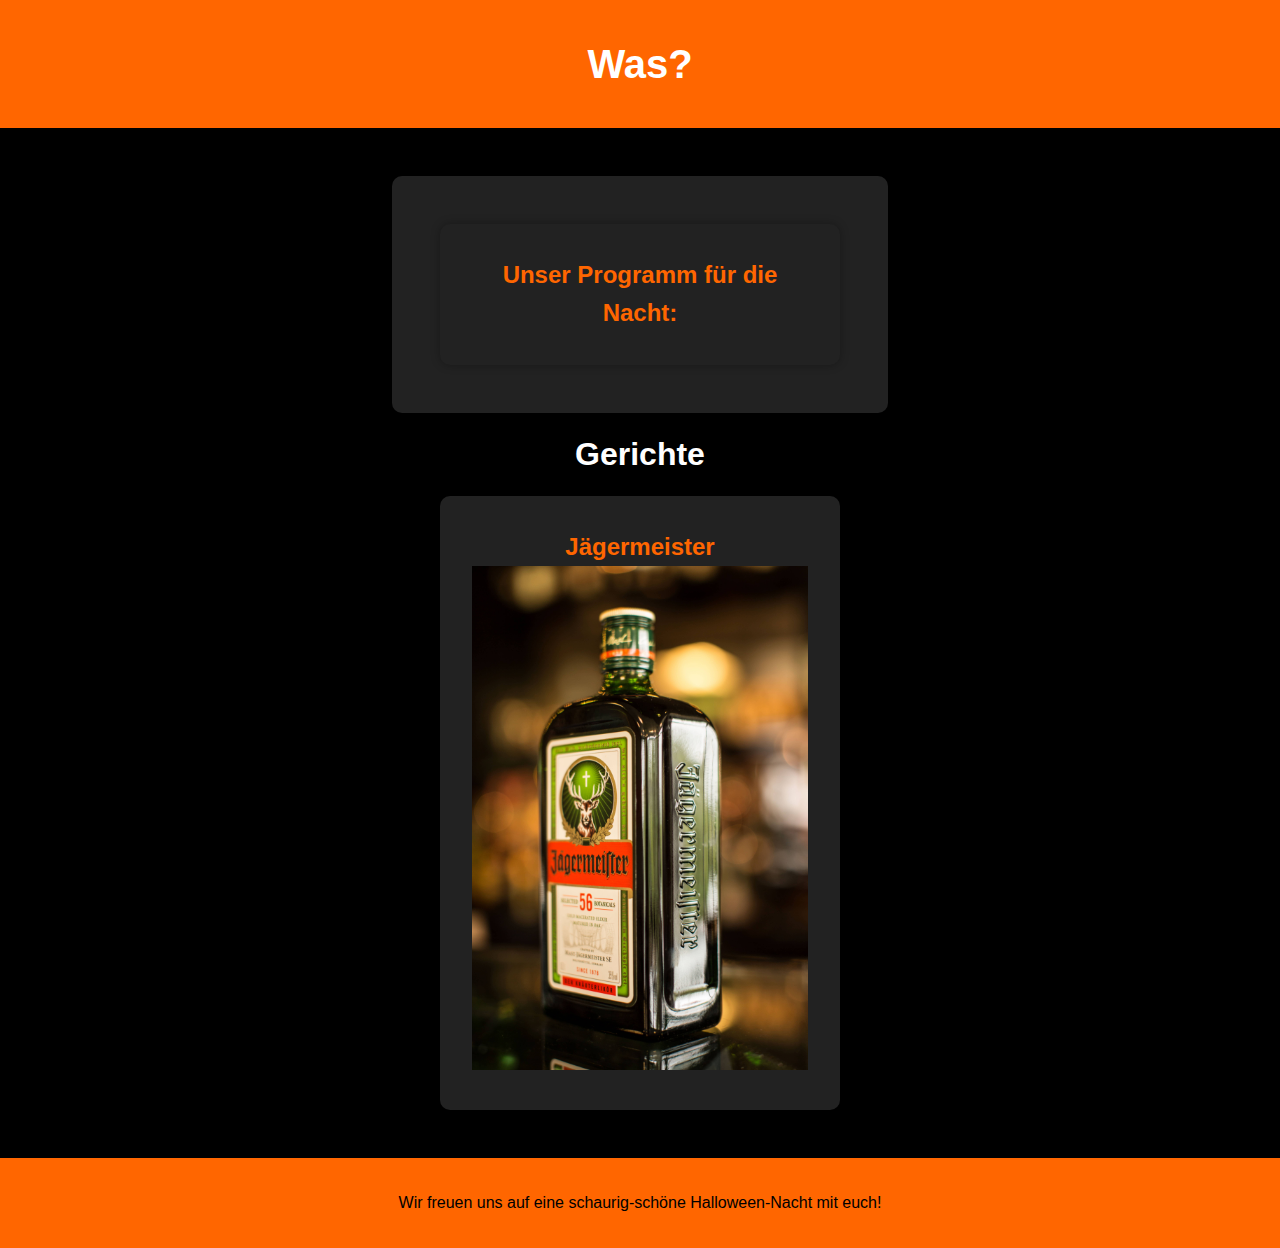
==== drinks.html @ 1275d963 "added drinks card" ====
<!DOCTYPE html>
<html lang="en">
<head>
    <meta charset="UTF-8">
    <meta name="viewport" content="width=device-width, initial-scale=1.0">
    <link rel="stylesheet" href="styles.css">
    <title>Halloween Party</title>
</head>
<body>
    <header>
        <h1>Was?</h1>
    </header>
    <div class="container">
        <section class="info">
            <div class="card">
                <h2>Unser Programm für die Nacht:</h2>
                
            </div>
        </section>
        <h1>Gerichte</h1>
        <section class="card">
            <h2>Jägermeister</h2>
            <ol>
                <li><img src="content/jager.jpeg" width="100%" alt=""></li>
            </ol>
        </section>
    </div>
    <footer>
        <p>Wir freuen uns auf eine schaurig-schöne Halloween-Nacht mit euch!</p>
    </footer>
</body>
</html>
---- styles.css ----
/* Reset CSS */
* {
    margin: 0;
    padding: 0;
    box-sizing: border-box;
}

/* Basic styling */
body {
    font-family: Arial, sans-serif;
    background-color: #000;
    color: #fff;
    line-height: 1.6;
    text-align: center;
}

header {
    padding: 2rem;
    background-color: #ff6600;
}

header h1 {
    font-size: 2.5rem;
}

.container {
    display: flex;
    flex-direction: column;
    align-items: center;
    justify-content: center;
    margin: 2rem;
}

.info, .how-it-works, .join {
    background-color: #222;
    color: #fff;
    padding: 2rem;
    margin: 1rem;
    border-radius: 10px;
    box-shadow: 0 0 10px rgba(0, 0, 0, 0.3);
}

.info p, .date p {
    margin-bottom: 1rem;
}

.card h2 {
    color: #ff6600;
}

.card ol {
    list-style-type: none;
    padding-left: 0;
}

.card {
    background-color: #222;
    color: #fff;
    padding: 2rem;
    margin: 1rem;
    border-radius: 10px;
    box-shadow: 0 0 10px rgba(0, 0, 0, 0.3);
    max-width: 400px;
}

.program h2, .how-it-works h2 {
    font-size: 1.5rem;
    color: #ff6600;
}

.program ul, .how-it-works ol {
    list-style-type: none;
    padding-left: 0;
}

.program li::before, .how-it-works li::before {
    content: "•";
    margin-right: 1rem;
}

.join a {
    display: inline-block;
    padding: 1rem 2rem;
    background-color: #ff6600;
    color: #000;
    text-decoration: none;
    border: 2px solid #ff6600;
    border-radius: 5px;
    font-weight: bold;
    transition: background-color 0.3s, color 0.3s;
}

.join a:hover {
    background-color: #000;
    color: #ff6600;
}

footer {
    padding: 2rem;
    background-color: #ff6600;
    color: #000;
}
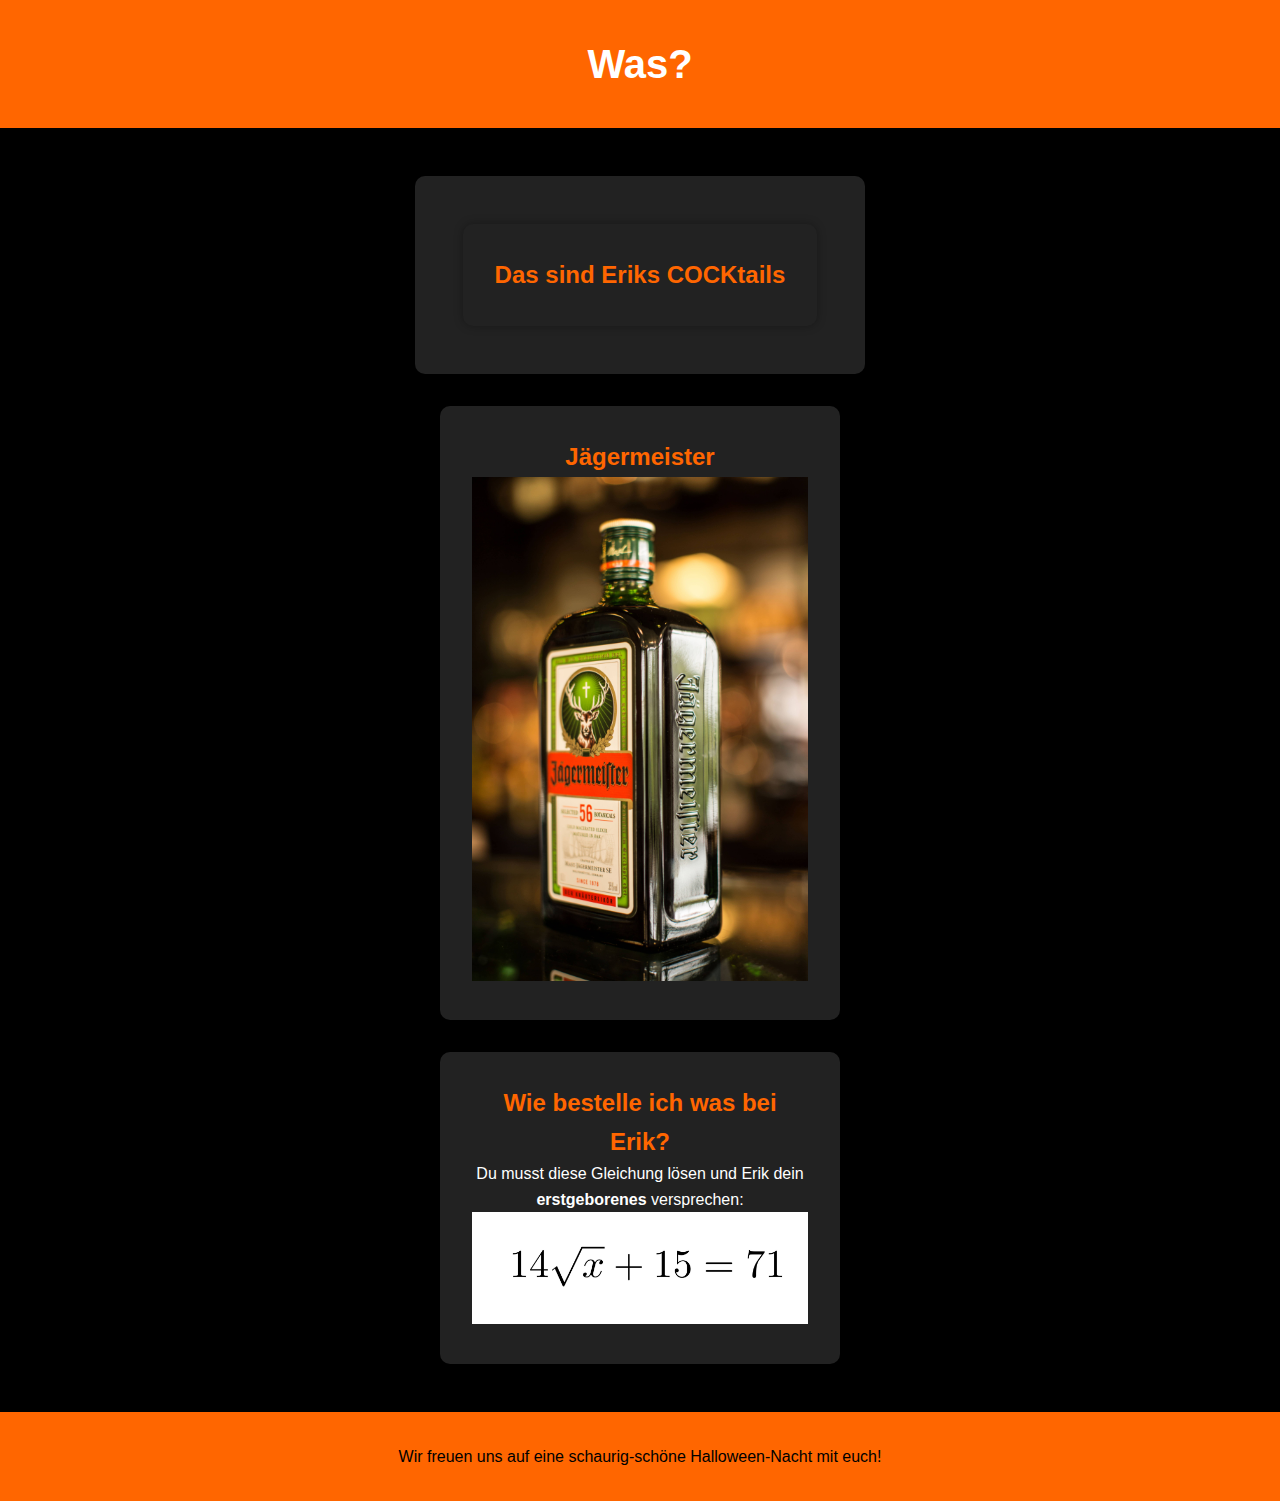
==== commit 90970067: "added eriks order details" ====
--- a/drinks.html
+++ b/drinks.html
@@ -13,15 +13,21 @@
     <div class="container">
         <section class="info">
             <div class="card">
-                <h2>Unser Programm für die Nacht:</h2>
+                <h2>Das sind Eriks COCKtails</h2>
                 
             </div>
         </section>
-        <h1>Gerichte</h1>
         <section class="card">
             <h2>Jägermeister</h2>
             <ol>
                 <li><img src="content/jager.jpeg" width="100%" alt=""></li>
+            </ol>
+        </section>
+        <section class="card">
+            <h2>Wie bestelle ich was bei Erik?</h2>
+            <ol>
+                <li>Du musst diese Gleichung lösen und Erik dein<b> erstgeborenes </b>versprechen:</li>
+                <li><img src="content/gleichung.jpg" alt="eine gleichung" width="100%"></li>
             </ol>
         </section>
     </div>
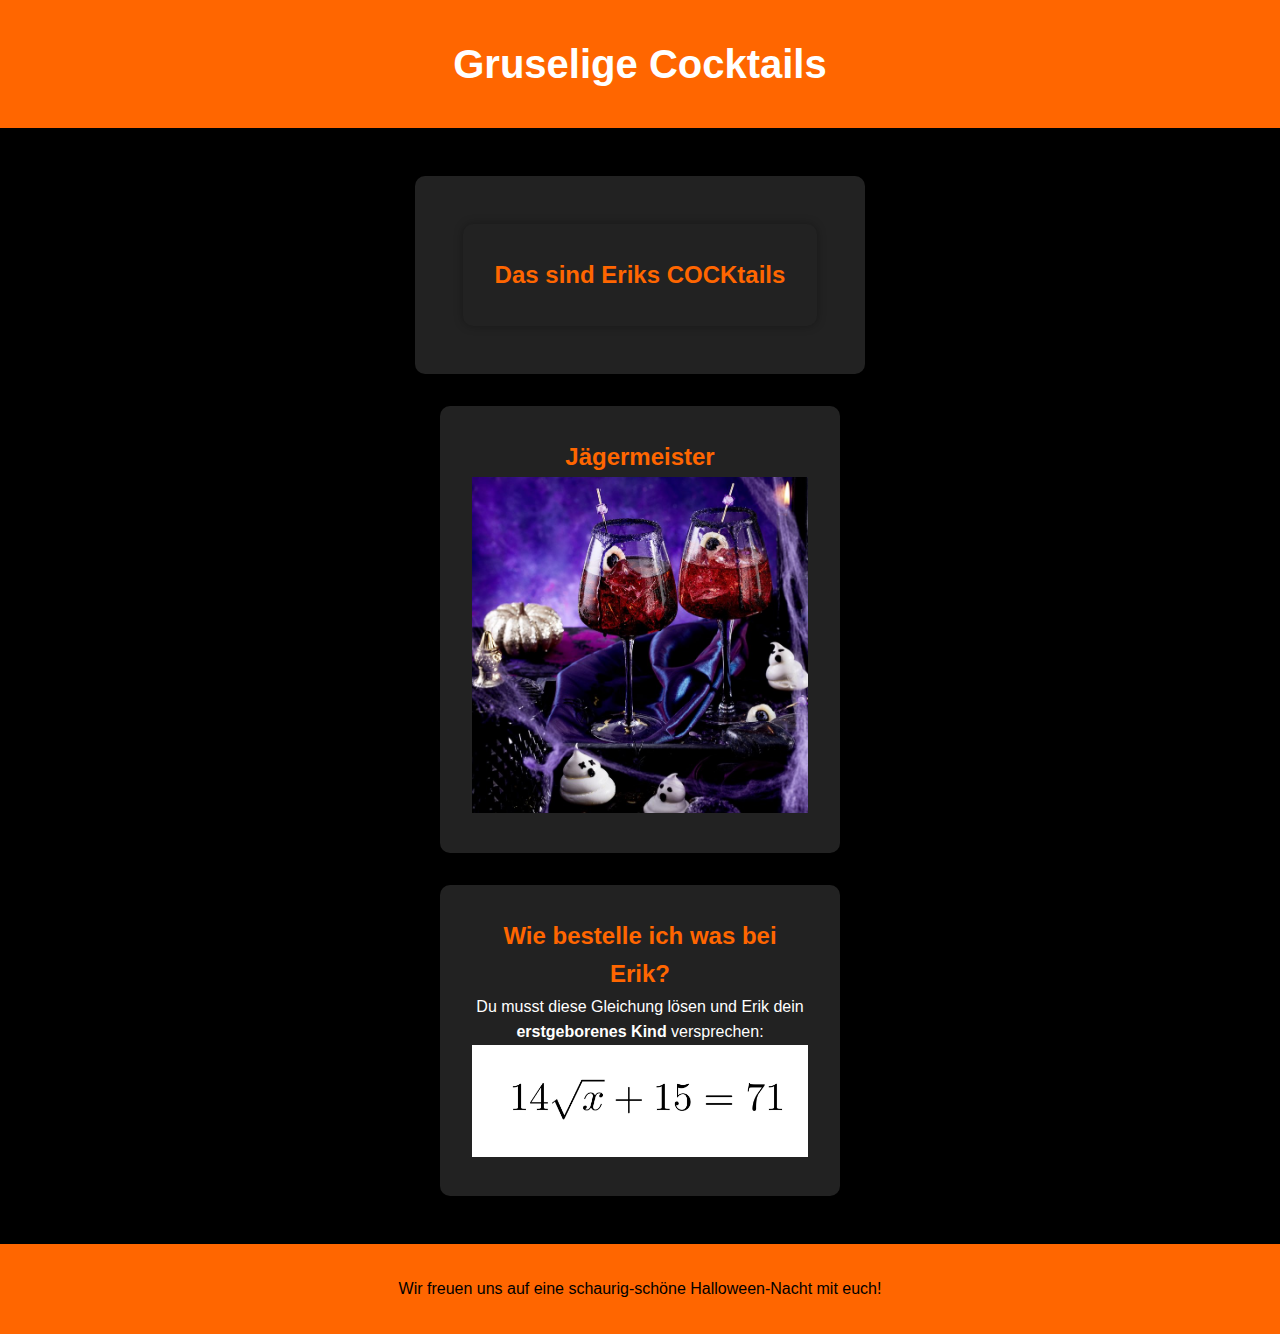
==== commit 7d73c5be: "changed picture of drink" ====
--- a/drinks.html
+++ b/drinks.html
@@ -8,7 +8,7 @@
 </head>
 <body>
     <header>
-        <h1>Was?</h1>
+        <h1>Gruselige Cocktails</h1>
     </header>
     <div class="container">
         <section class="info">
@@ -20,13 +20,13 @@
         <section class="card">
             <h2>Jägermeister</h2>
             <ol>
-                <li><img src="content/jager.jpeg" width="100%" alt=""></li>
+                <li><img src="content/cocktail1.jpg" width="100%" alt=""></li>
             </ol>
         </section>
         <section class="card">
             <h2>Wie bestelle ich was bei Erik?</h2>
             <ol>
-                <li>Du musst diese Gleichung lösen und Erik dein<b> erstgeborenes </b>versprechen:</li>
+                <li>Du musst diese Gleichung lösen und Erik dein<b> erstgeborenes Kind </b>versprechen:</li>
                 <li><img src="content/gleichung.jpg" alt="eine gleichung" width="100%"></li>
             </ol>
         </section>
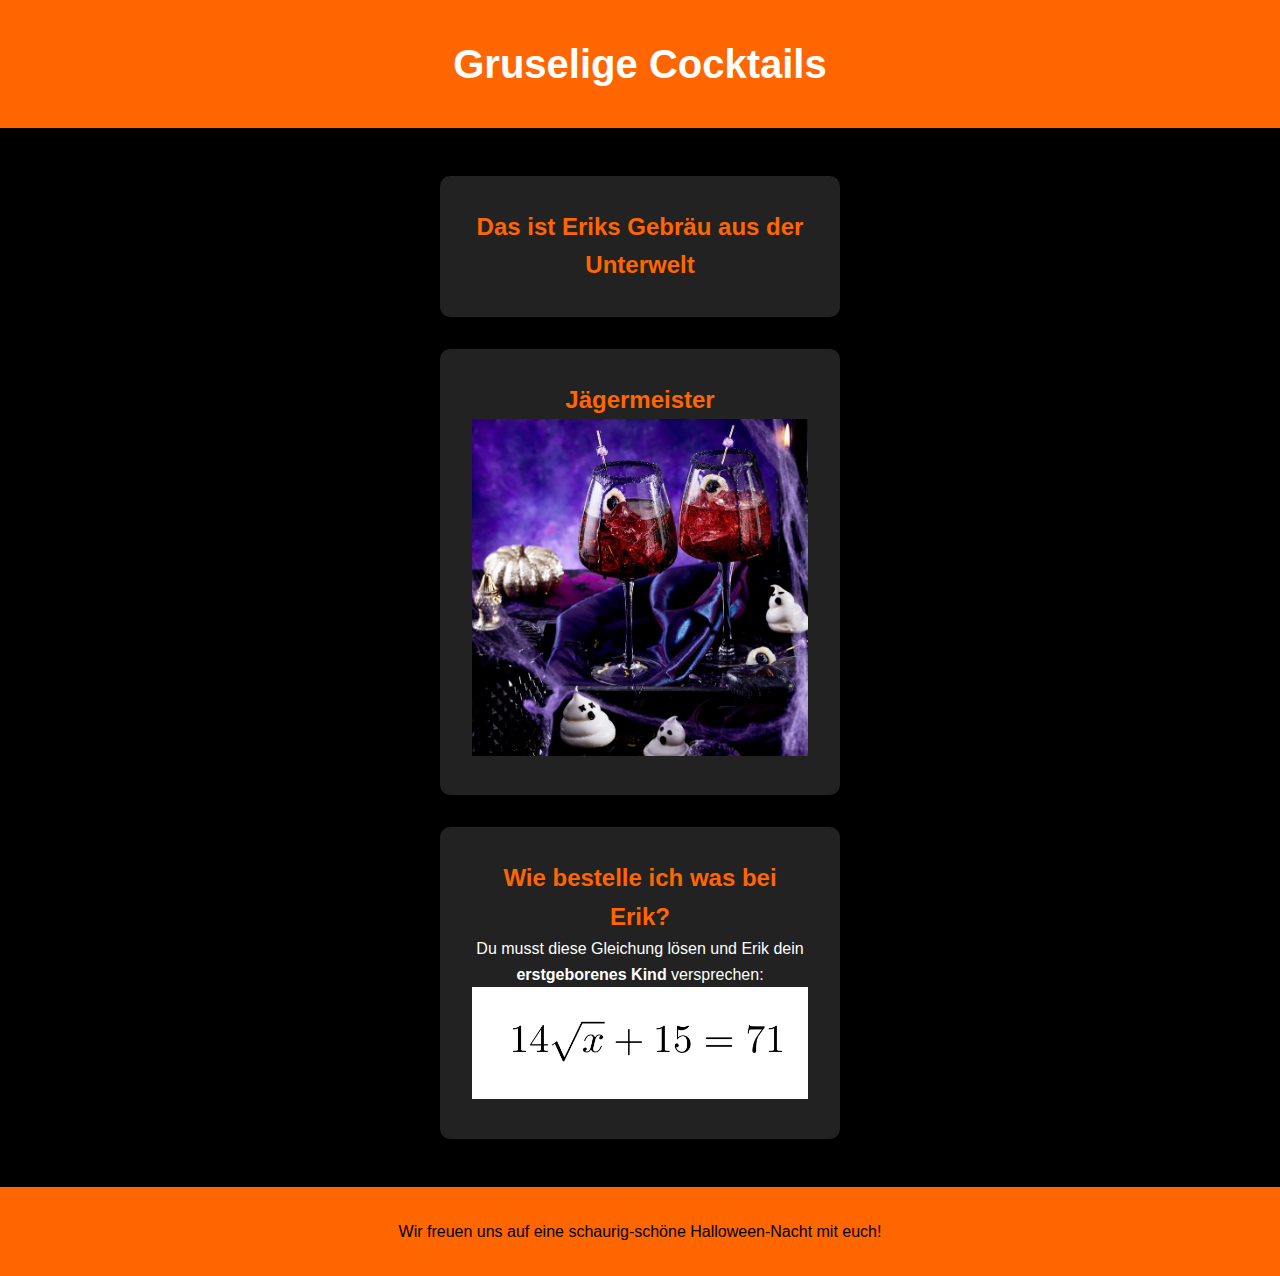
==== commit ff96f298: "changed tilte of eriks cocktails in drinks.html" ====
--- a/drinks.html
+++ b/drinks.html
@@ -11,12 +11,11 @@
         <h1>Gruselige Cocktails</h1>
     </header>
     <div class="container">
-        <section class="info">
-            <div class="card">
-                <h2>Das sind Eriks COCKtails</h2>
+        
+            <section class="card">
+                <h2>Das ist Eriks Gebräu aus der Unterwelt</h2>
                 
-            </div>
-        </section>
+            </section>
         <section class="card">
             <h2>Jägermeister</h2>
             <ol>
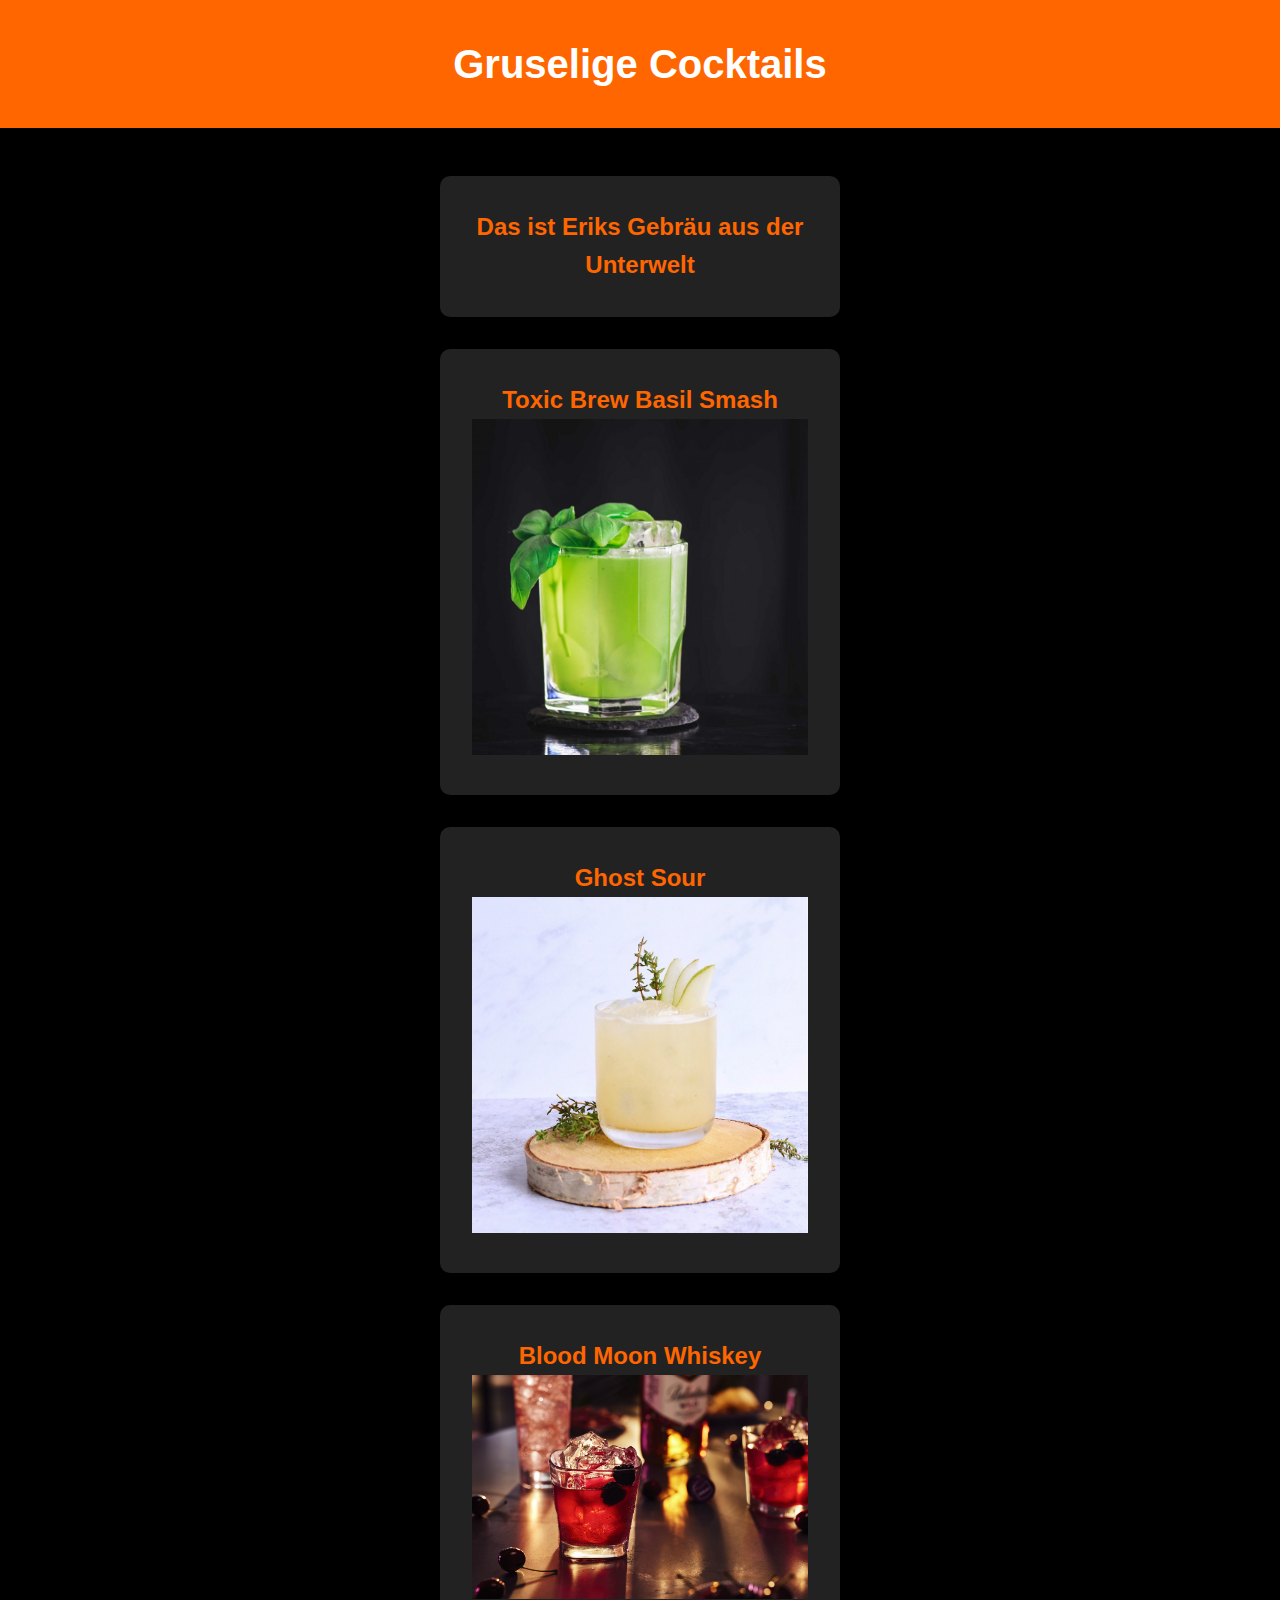
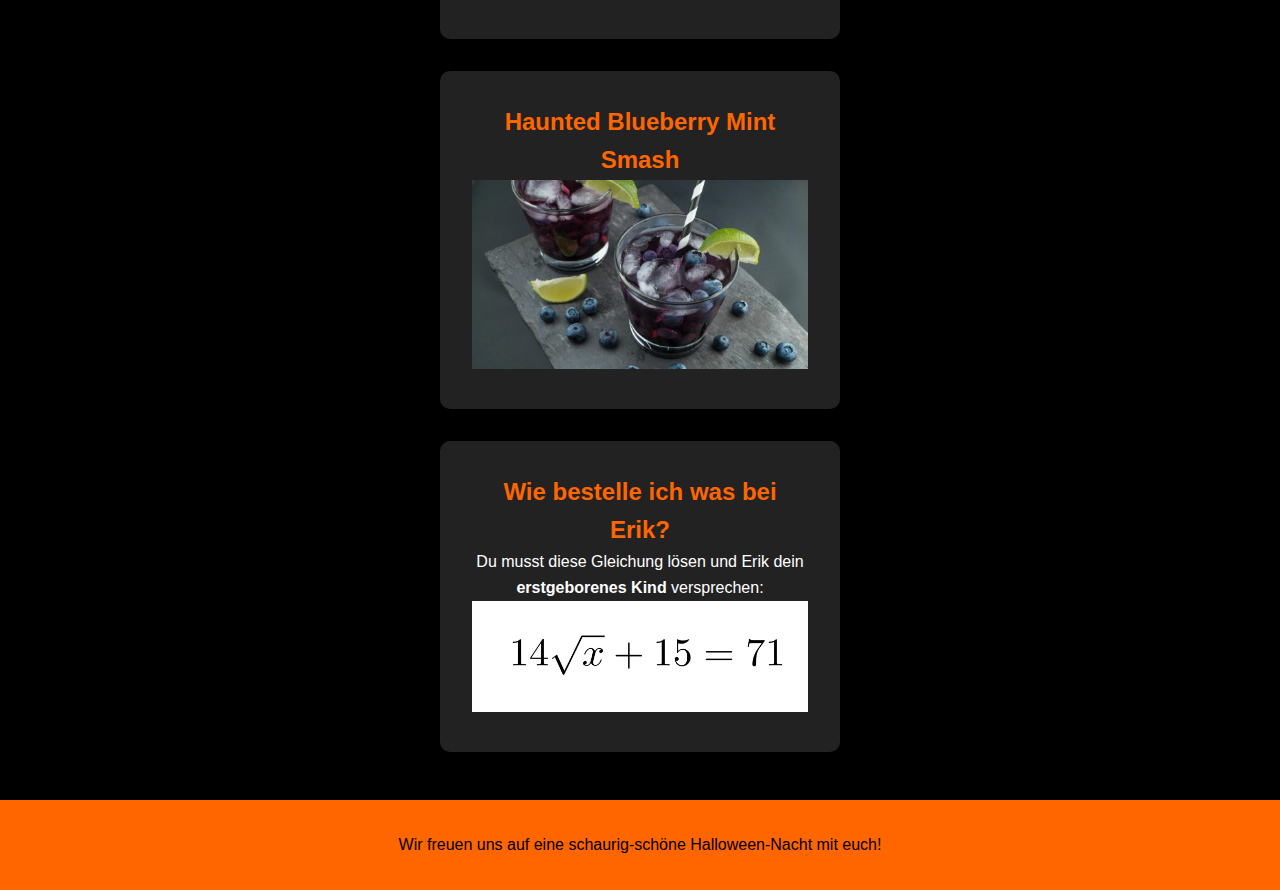
==== commit 777c06ab: "added the drinks with some names in drinks.html and added pictures of drinks" ====
--- a/drinks.html
+++ b/drinks.html
@@ -17,9 +17,27 @@
                 
             </section>
         <section class="card">
-            <h2>Jägermeister</h2>
+            <h2>Toxic Brew Basil Smash</h2>
             <ol>
-                <li><img src="content/cocktail1.jpg" width="100%" alt=""></li>
+                <li><img src="content/ginbasilsmash.jpg" width="100%" alt=""></li>
+            </ol>
+        </section>
+        <section class="card">
+            <h2>Ghost Sour</h2>
+            <ol>
+                <li><img src="content/ginsour.jpg" width="100%" alt=""></li>
+            </ol>
+        </section>
+        <section class="card">
+            <h2>Blood Moon Whiskey</h2>
+            <ol>
+                <li><img src="content/whiskysour.jpg" width="100%" alt=""></li>
+            </ol>
+        </section>
+        <section class="card">
+            <h2>Haunted Blueberry Mint Smash</h2>
+            <ol>
+                <li><img src="content/blueberry.jpg" width="100%" alt=""></li>
             </ol>
         </section>
         <section class="card">
@@ -35,3 +53,12 @@
     </footer>
 </body>
 </html>
+
+
+
+<!---
+    Gin Basil Smash: "Witch's Brew Basil Smash"
+    Gin Sour: "Ghostly Gin Sour"
+    Whiskey Sour: "Spooky Whiskey Sour" oder "Blood Moon Whiskey Sour"
+    Blueberry Mint Smash: "Haunted Blueberry Mint Smash"
+-->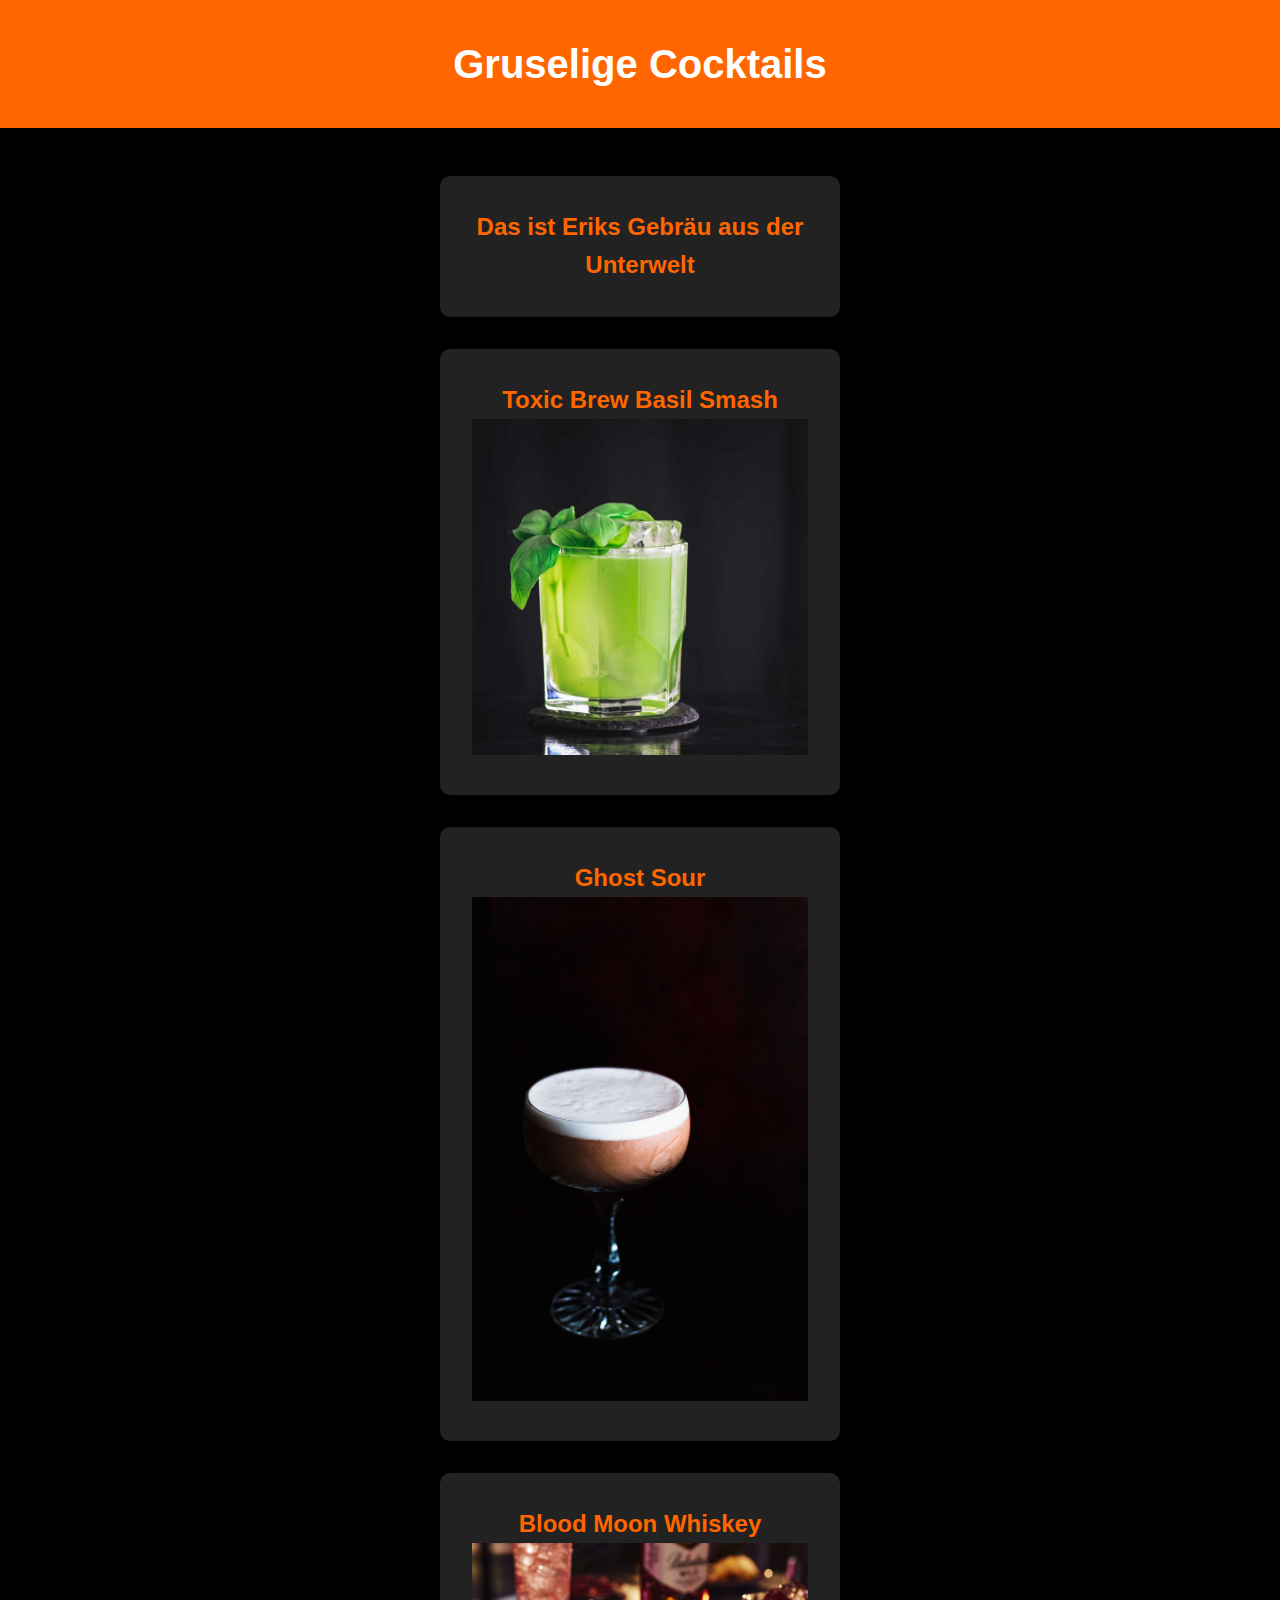
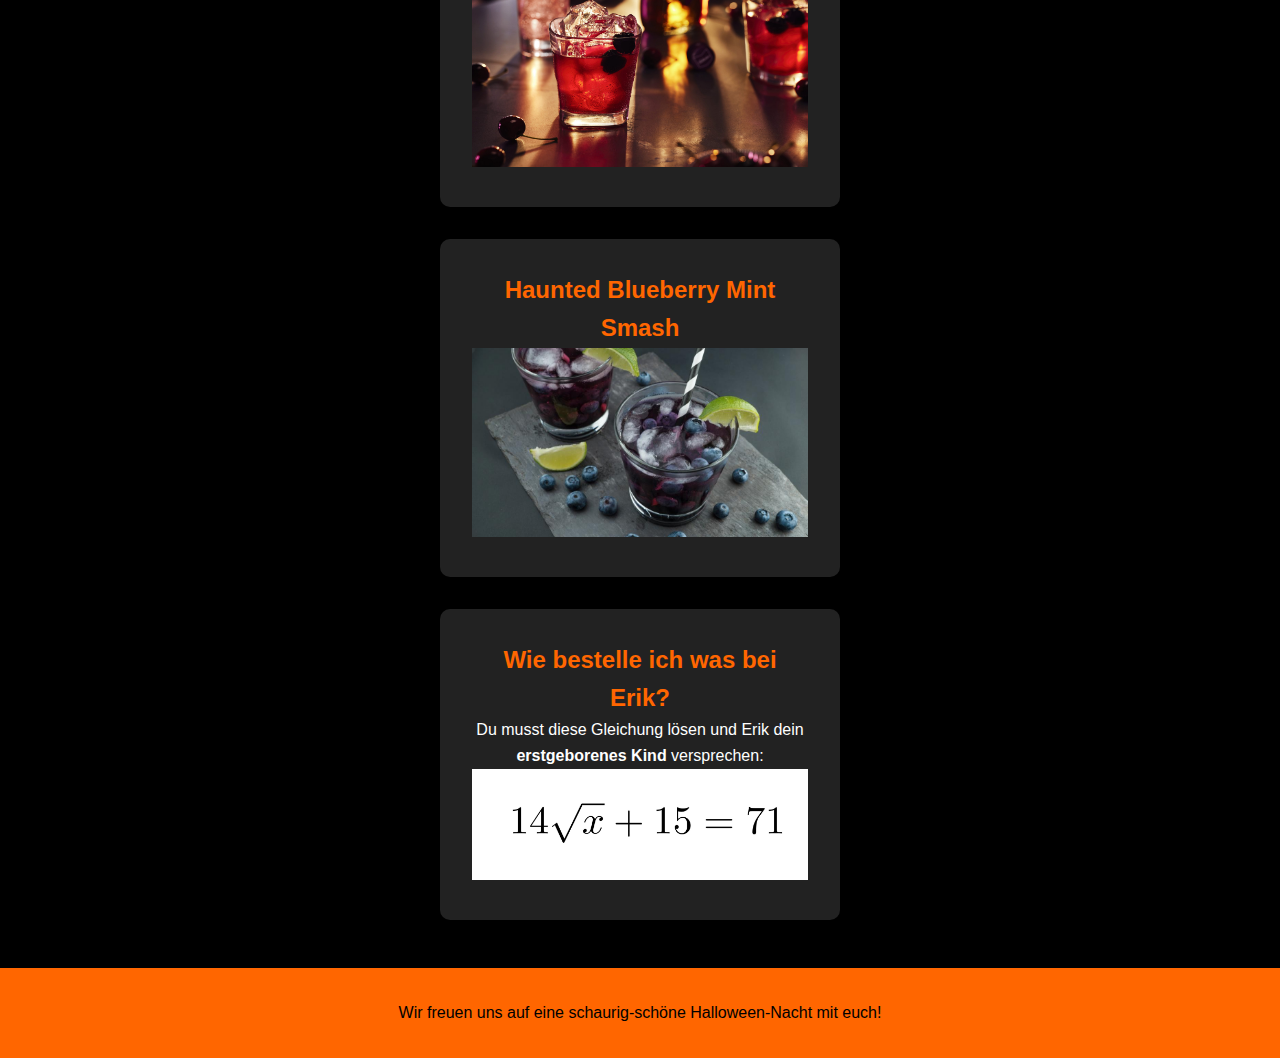
==== commit 2946e513: "changed the main index look and added a new picture to drinks.html" ====
--- a/drinks.html
+++ b/drinks.html
@@ -25,7 +25,7 @@
         <section class="card">
             <h2>Ghost Sour</h2>
             <ol>
-                <li><img src="content/ginsour.jpg" width="100%" alt=""></li>
+                <li><img src="content/ghostsour.jpg" width="100%" alt=""></li>
             </ol>
         </section>
         <section class="card">
--- a/styles.css
+++ b/styles.css
@@ -38,6 +38,8 @@
     margin: 1rem;
     border-radius: 10px;
     box-shadow: 0 0 10px rgba(0, 0, 0, 0.3);
+    width: 100%;
+    max-width: 400px;
 }
 
 .info p, .date p {
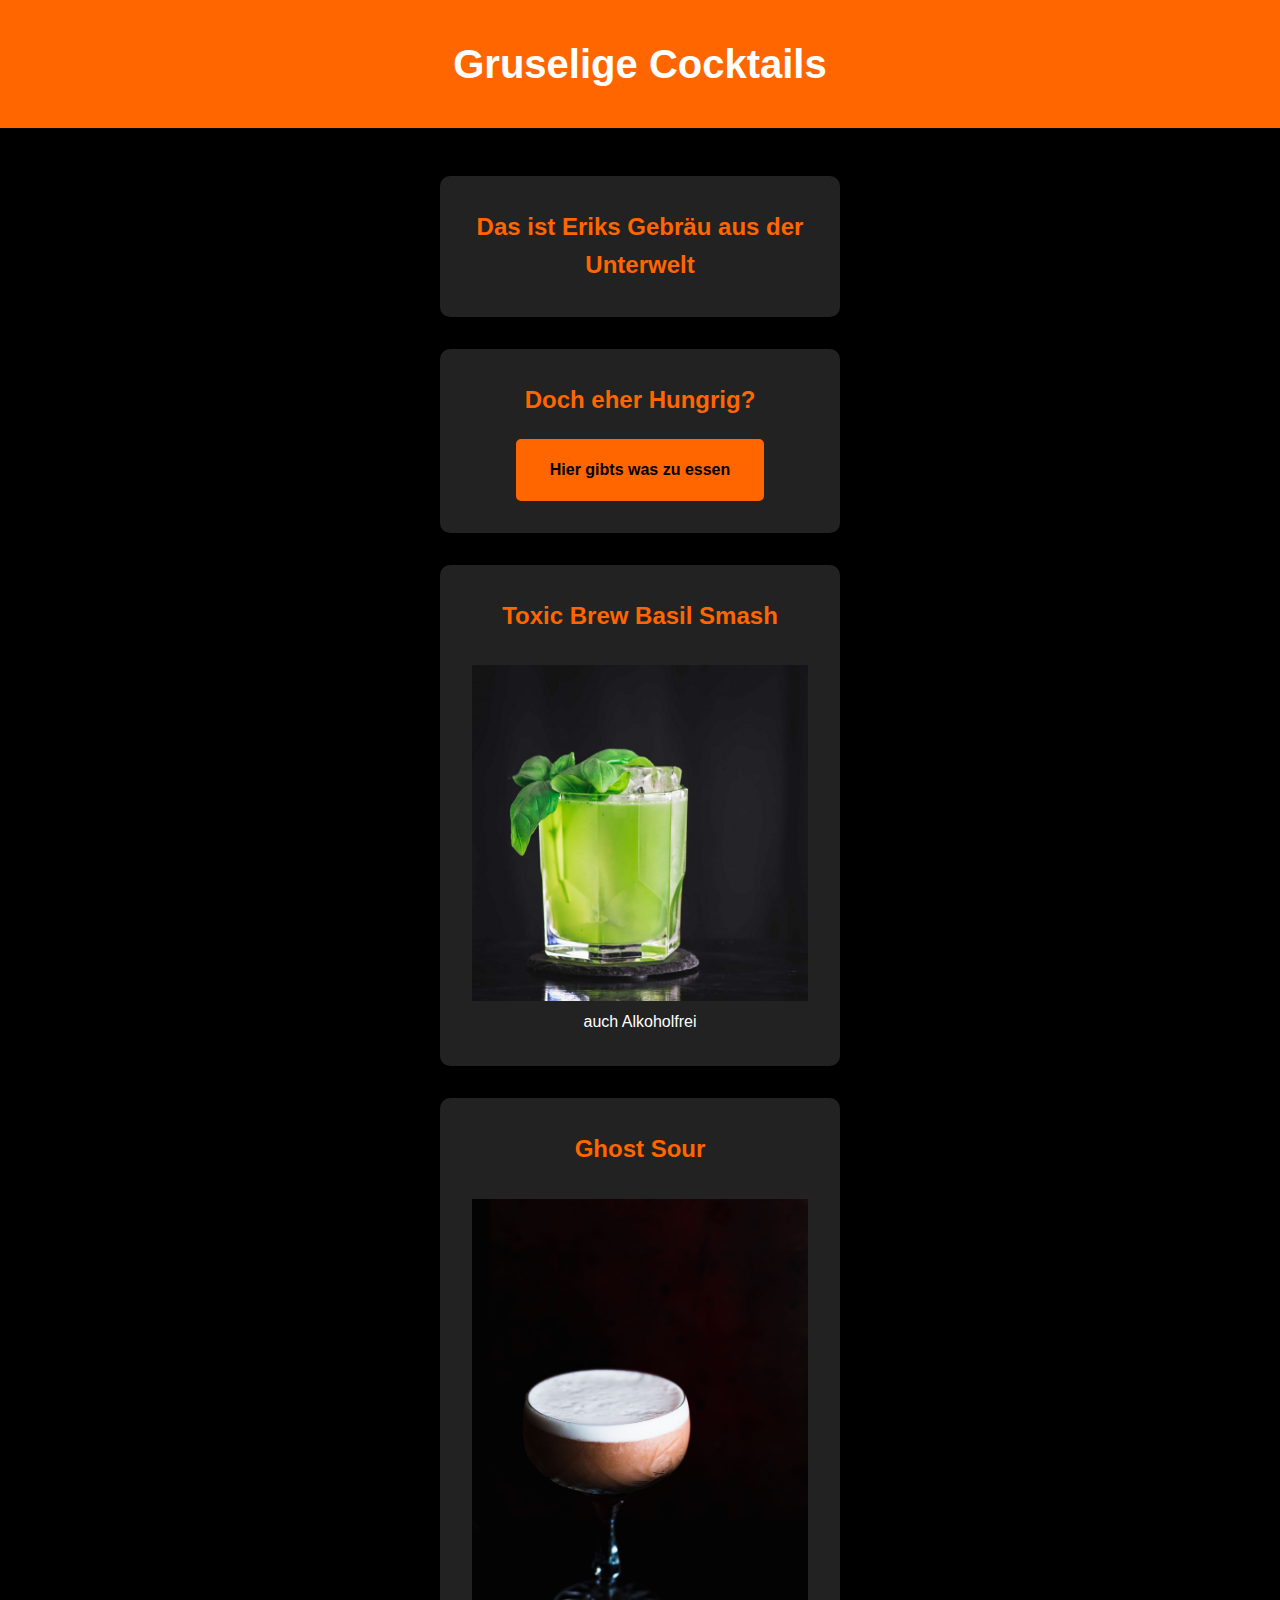
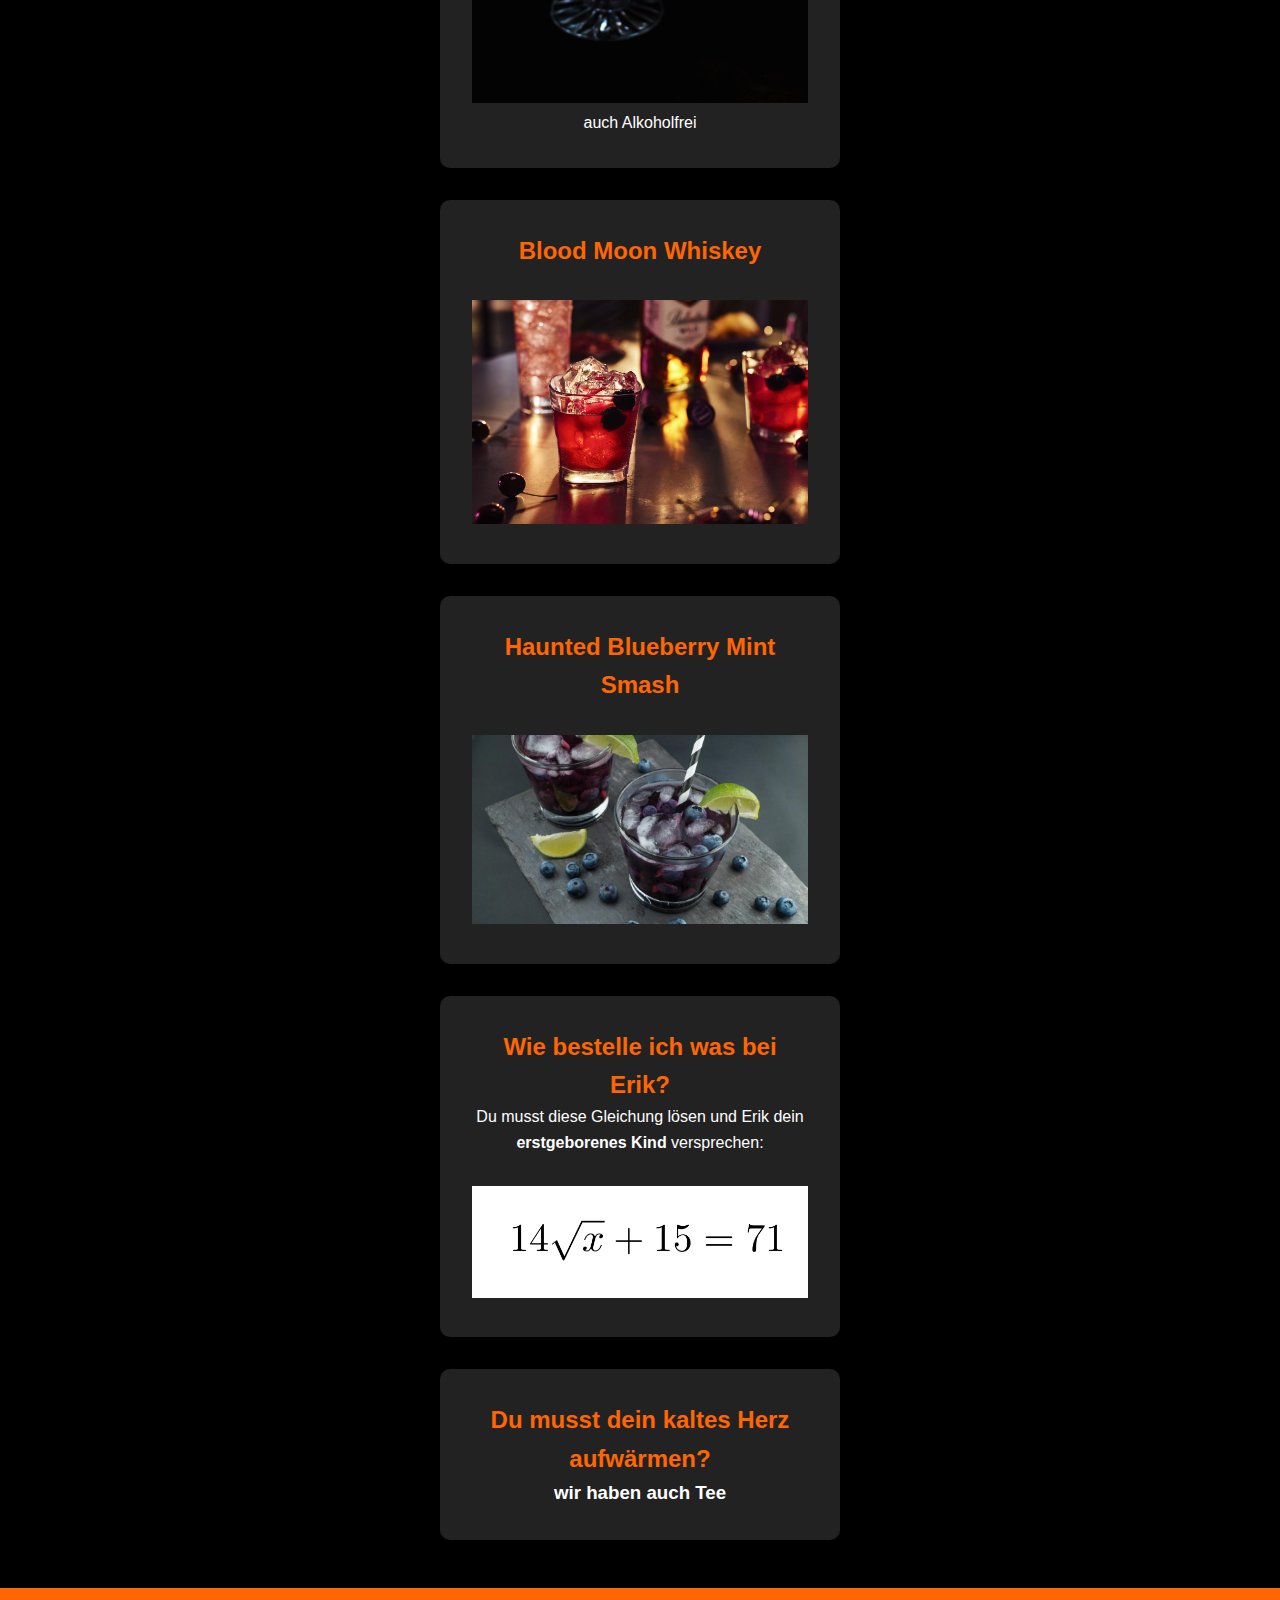
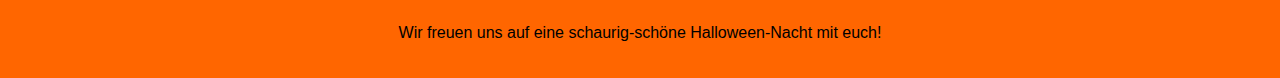
==== commit 1418d062: "added a new food page and added a link from drinks.html to it" ====
--- a/drinks.html
+++ b/drinks.html
@@ -16,16 +16,22 @@
                 <h2>Das ist Eriks Gebräu aus der Unterwelt</h2>
                 
             </section>
+            <section class="card">
+                <h2>Doch eher Hungrig?</h2>
+                <a href="food.html">Hier gibts was zu essen</a>
+            </section>
         <section class="card">
             <h2>Toxic Brew Basil Smash</h2>
             <ol>
                 <li><img src="content/ginbasilsmash.jpg" width="100%" alt=""></li>
+                <li><p>auch Alkoholfrei</p></li>
             </ol>
         </section>
         <section class="card">
             <h2>Ghost Sour</h2>
             <ol>
                 <li><img src="content/ghostsour.jpg" width="100%" alt=""></li>
+                <li><p>auch Alkoholfrei</p></li>
             </ol>
         </section>
         <section class="card">
@@ -47,6 +53,11 @@
                 <li><img src="content/gleichung.jpg" alt="eine gleichung" width="100%"></li>
             </ol>
         </section>
+        <section class="card">
+            <h2>Du musst dein kaltes Herz aufwärmen?</h2>
+            <h3>wir haben auch Tee</h3>
+            
+        </section>
     </div>
     <footer>
         <p>Wir freuen uns auf eine schaurig-schöne Halloween-Nacht mit euch!</p>
--- a/styles.css
+++ b/styles.css
@@ -55,15 +55,7 @@
     padding-left: 0;
 }
 
-.card {
-    background-color: #222;
-    color: #fff;
-    padding: 2rem;
-    margin: 1rem;
-    border-radius: 10px;
-    box-shadow: 0 0 10px rgba(0, 0, 0, 0.3);
-    max-width: 400px;
-}
+
 
 .program h2, .how-it-works h2 {
     font-size: 1.5rem;
@@ -78,6 +70,45 @@
 .program li::before, .how-it-works li::before {
     content: "•";
     margin-right: 1rem;
+    width: 100%;
+    max-width: 400px;
+}
+
+.join {
+    color: #ff6600;
+}
+
+.card {
+    background-color: #222;
+    color: #fff;
+    padding: 2rem;
+    margin: 1rem;
+    border-radius: 10px;
+    box-shadow: 0 0 10px rgba(0, 0, 0, 0.3);
+    width: 400px;
+    max-width: 400px;
+}
+
+.card img {
+    padding-top: 30px;
+}
+
+.card a {
+    display: inline-block;
+    padding: 1rem 2rem;
+    background-color: #ff6600;
+    color: #000;
+    text-decoration: none;
+    border: 2px solid #ff6600;
+    border-radius: 5px;
+    font-weight: bold;
+    transition: background-color 0.3s, color 0.3s;
+    margin-top: 20px;
+}
+
+.card a:hover {
+    background-color: #000;
+    color: #ff6600;
 }
 
 .join a {
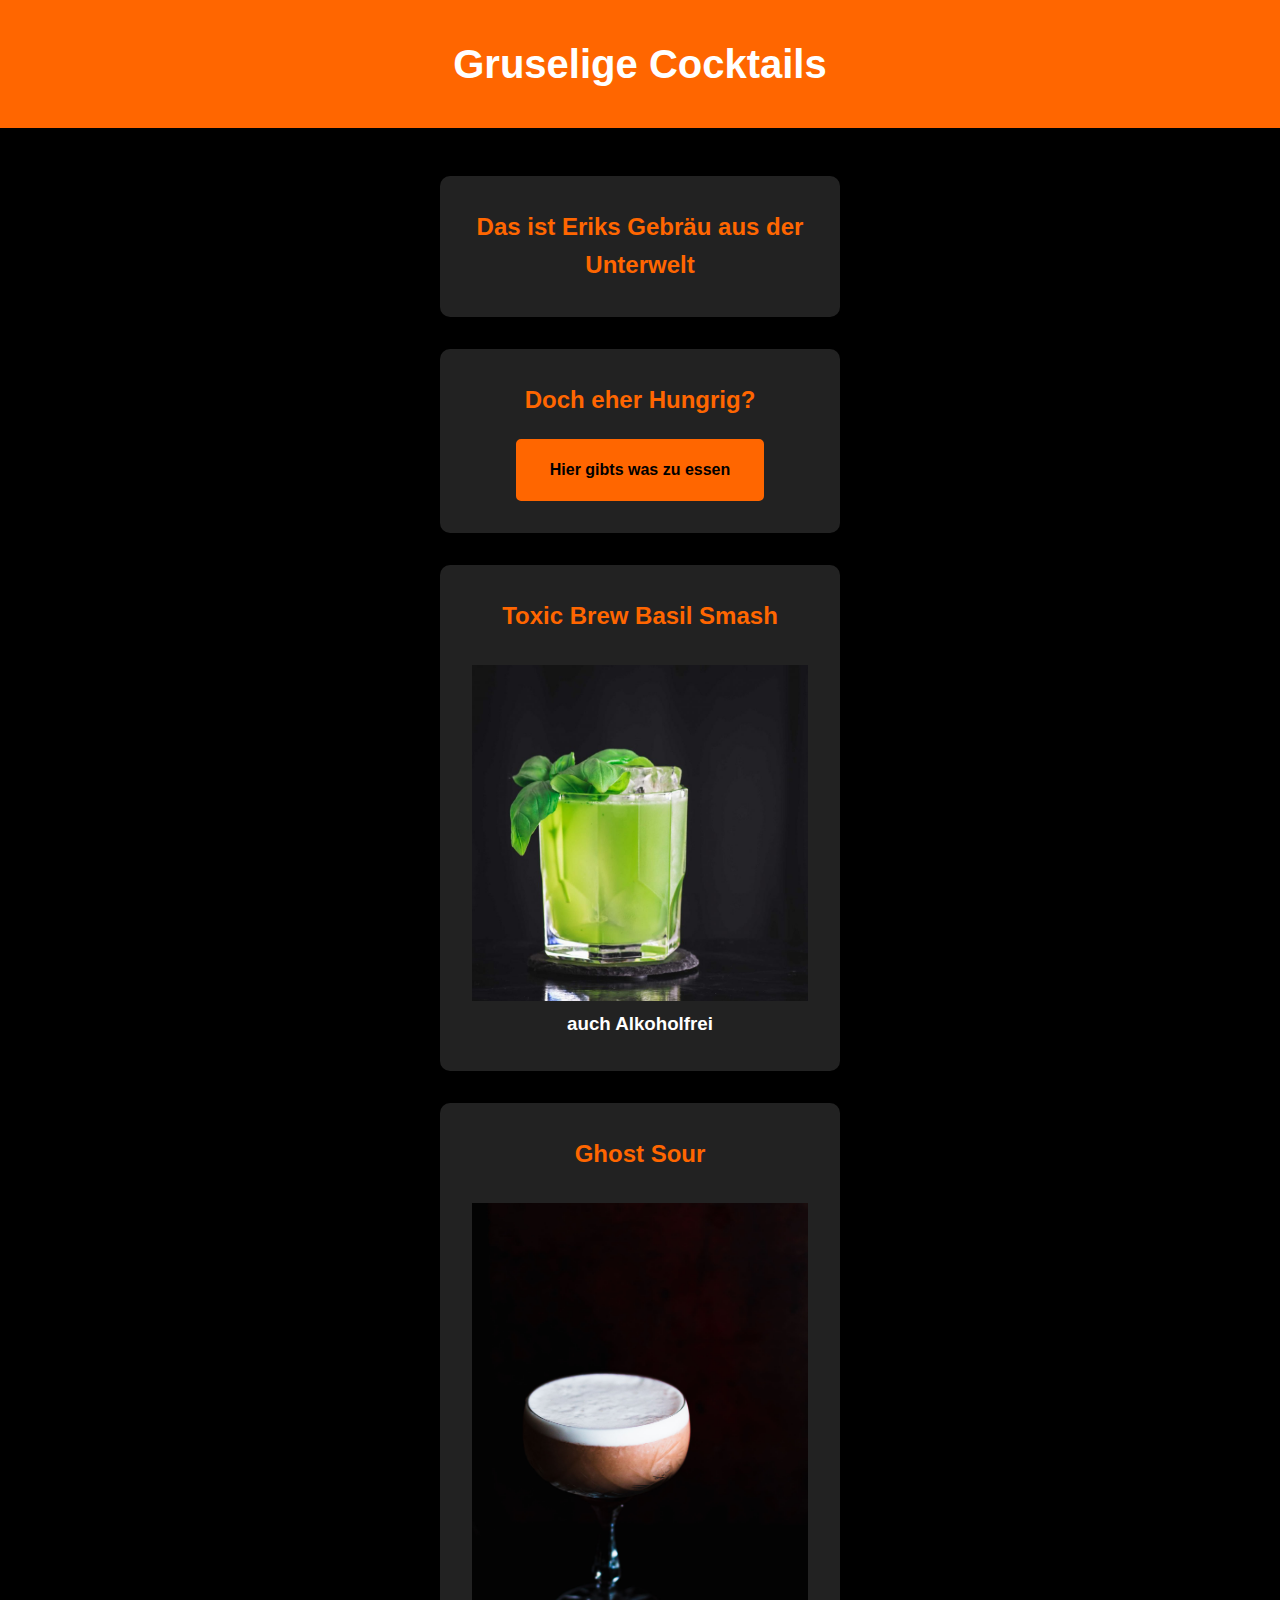
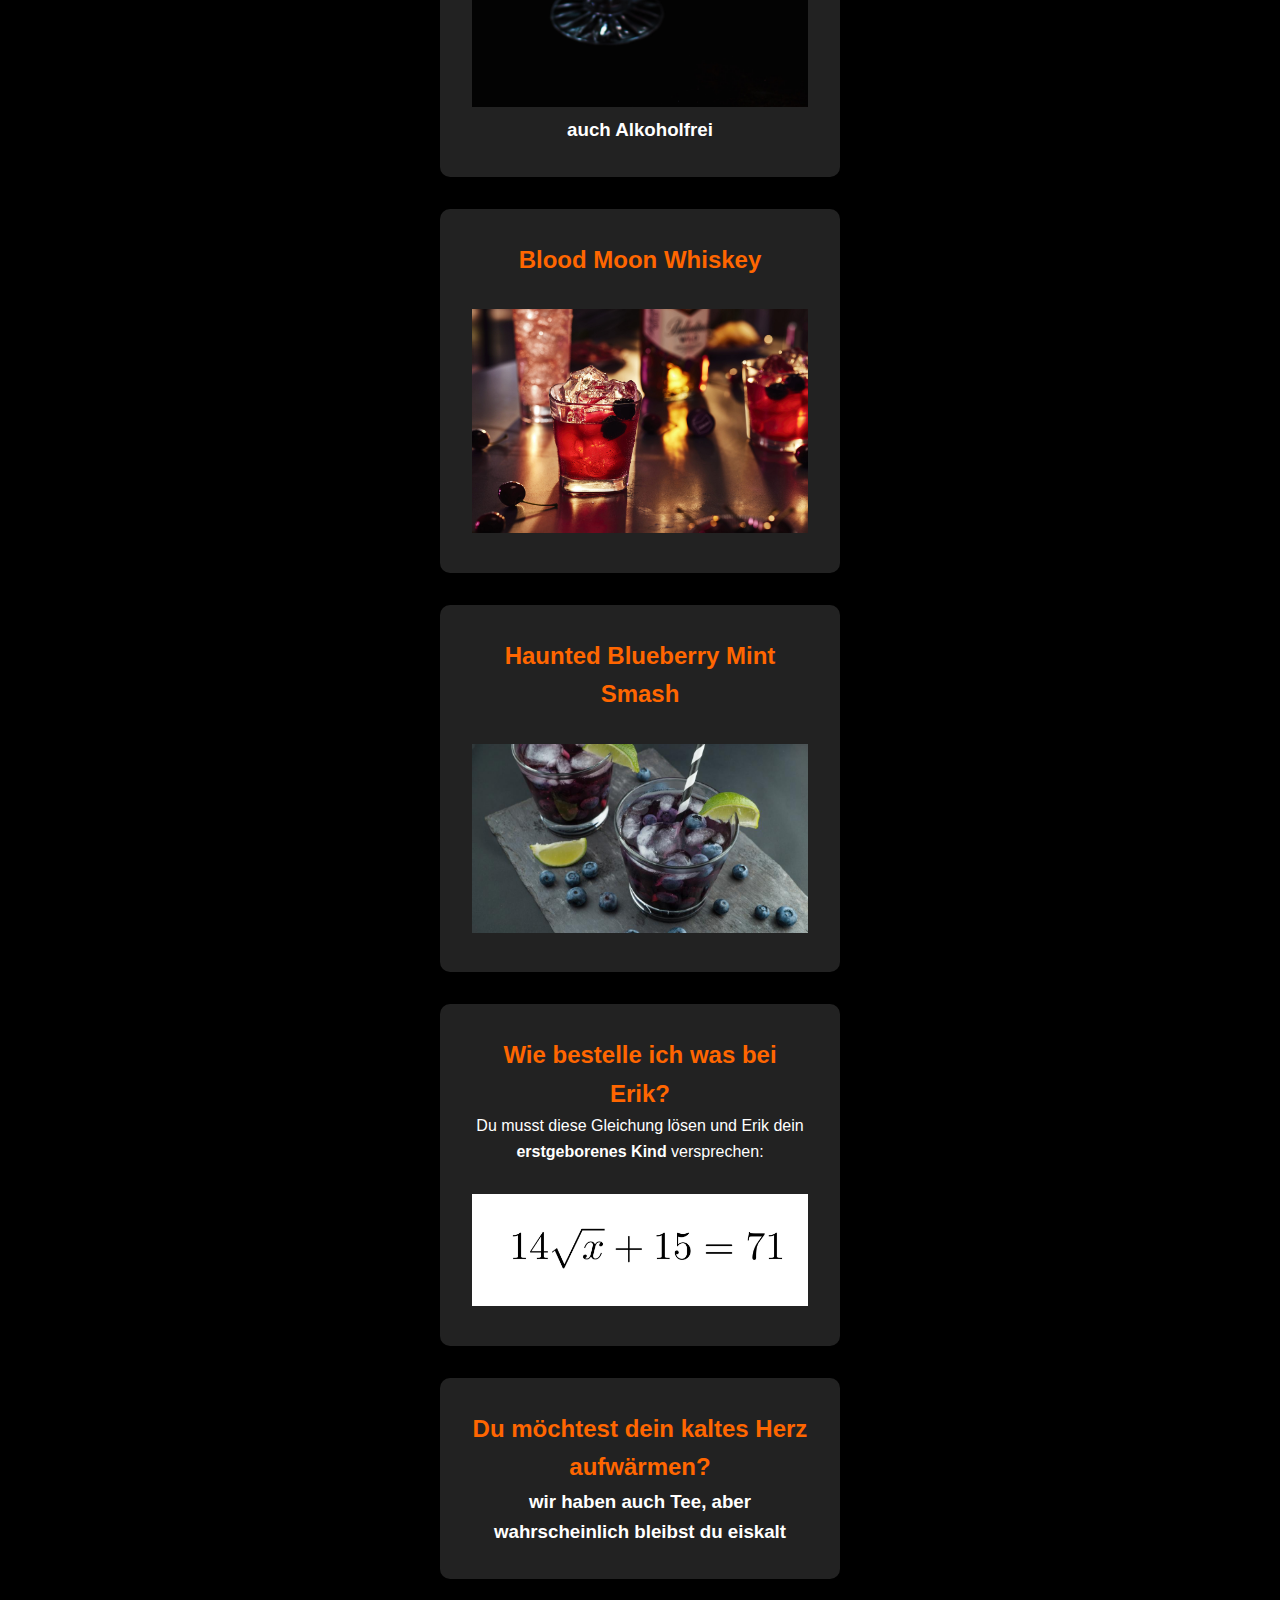
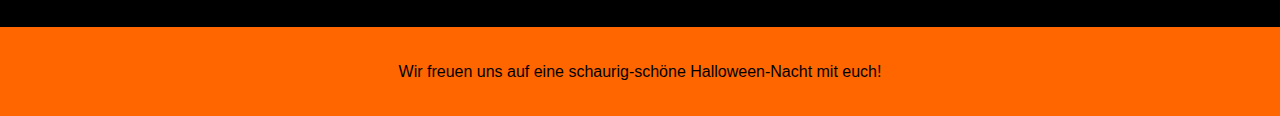
==== commit 78881370: "added food and non alcoholic drinks" ====
--- a/drinks.html
+++ b/drinks.html
@@ -24,14 +24,14 @@
             <h2>Toxic Brew Basil Smash</h2>
             <ol>
                 <li><img src="content/ginbasilsmash.jpg" width="100%" alt=""></li>
-                <li><p>auch Alkoholfrei</p></li>
+                <li><h3>auch Alkoholfrei</h3></li>
             </ol>
         </section>
         <section class="card">
             <h2>Ghost Sour</h2>
             <ol>
                 <li><img src="content/ghostsour.jpg" width="100%" alt=""></li>
-                <li><p>auch Alkoholfrei</p></li>
+                <li><h3>auch Alkoholfrei</h3></li>
             </ol>
         </section>
         <section class="card">
@@ -54,8 +54,8 @@
             </ol>
         </section>
         <section class="card">
-            <h2>Du musst dein kaltes Herz aufwärmen?</h2>
-            <h3>wir haben auch Tee</h3>
+            <h2>Du möchtest dein kaltes Herz aufwärmen?</h2>
+            <h3>wir haben auch Tee, aber wahrscheinlich bleibst du eiskalt</h3>
             
         </section>
     </div>
